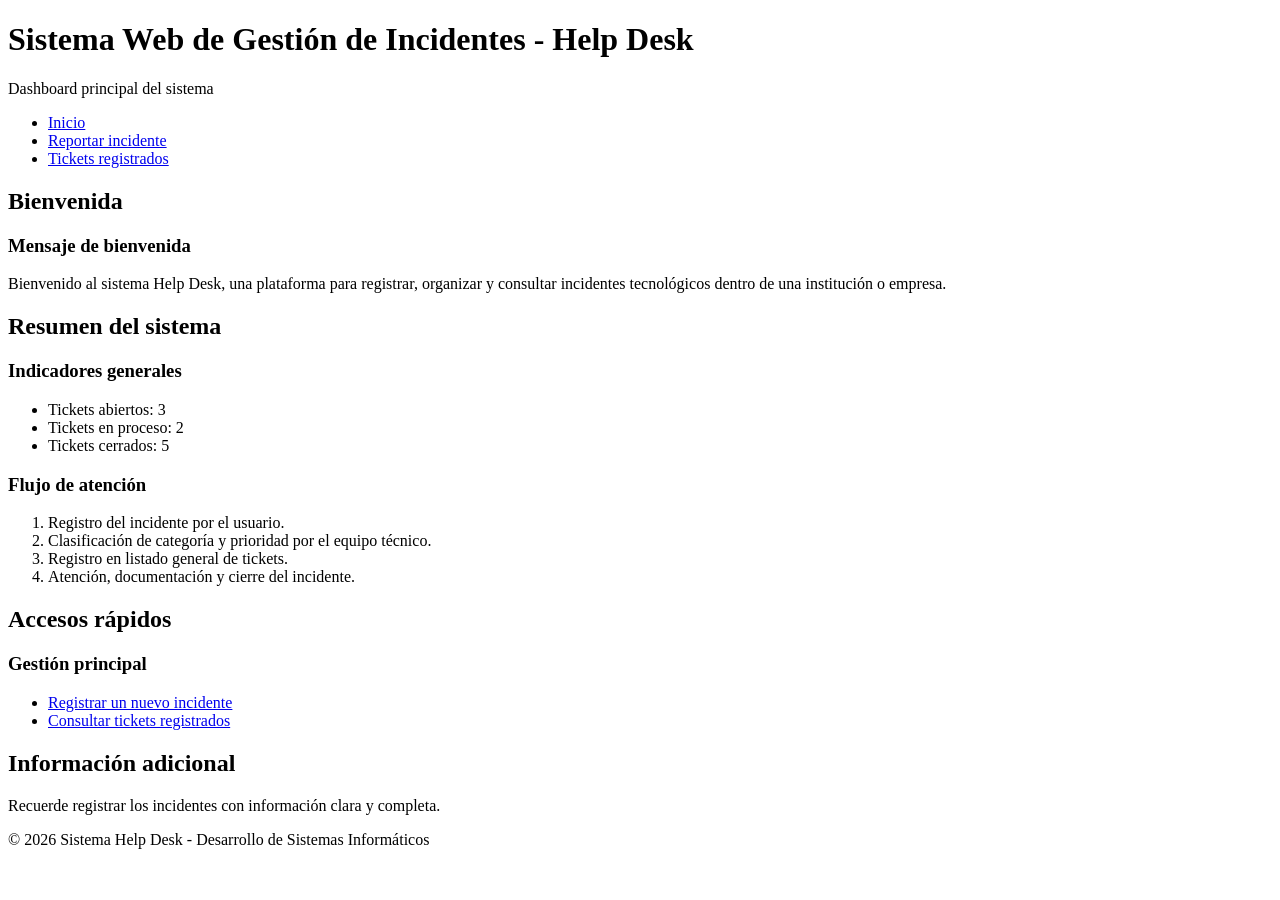
==== index.html @ 5bf249e6 "Versión inicial de la maquetación HTML5 Help Desk" ====
<!DOCTYPE html>
<html lang="es">
<head>
    <meta charset="UTF-8">
    <meta name="title" content="Sistema Help Desk">
    <meta name="description" content="Dashboard principal del sistema Help Desk">
    <title>Sistema Help Desk</title>
</head>
<body>

    <header>
        <h1>Sistema Web de Gestión de Incidentes - Help Desk</h1>
        <p>Dashboard principal del sistema</p>
    </header>

    <nav>
        <ul>
            <li><a href="index.html">Inicio</a></li>
            <li><a href="reportar.html">Reportar incidente</a></li>
            <li><a href="tickets.html">Tickets registrados</a></li>
        </ul>
    </nav>

    <main>
        <section>
            <h2>Bienvenida</h2>
            <article>
                <h3>Mensaje de bienvenida</h3>
                <p>Bienvenido al sistema Help Desk, una plataforma para registrar, organizar y consultar incidentes tecnológicos dentro de una institución o empresa.</p>
            </article>
        </section>

        <section>
            <h2>Resumen del sistema</h2>
            <article>
                <h3>Indicadores generales</h3>
                <ul>
                    <li>Tickets abiertos: 3</li>
                    <li>Tickets en proceso: 2</li>
                    <li>Tickets cerrados: 5</li>
                </ul>
            </article>
            <article>
                <h3>Flujo de atención</h3>
                <ol>
                    <li>Registro del incidente por el usuario.</li>
                    <li>Clasificación de categoría y prioridad por el equipo técnico.</li>
                    <li>Registro en listado general de tickets.</li>
                    <li>Atención, documentación y cierre del incidente.</li>
                </ol>
            </article>
        </section>

        <section>
            <h2>Accesos rápidos</h2>
            <article>
                <h3>Gestión principal</h3>
                <ul>
                    <li><a href="reportar.html">Registrar un nuevo incidente</a></li>
                    <li><a href="tickets.html">Consultar tickets registrados</a></li>
                </ul>
            </article>
        </section>
    </main>

    <aside>
        <h2>Información adicional</h2>
        <p>Recuerde registrar los incidentes con información clara y completa.</p>
    </aside>

    <footer>
        <p>&copy; 2026 Sistema Help Desk - Desarrollo de Sistemas Informáticos</p>
    </footer>

</body>
</html>
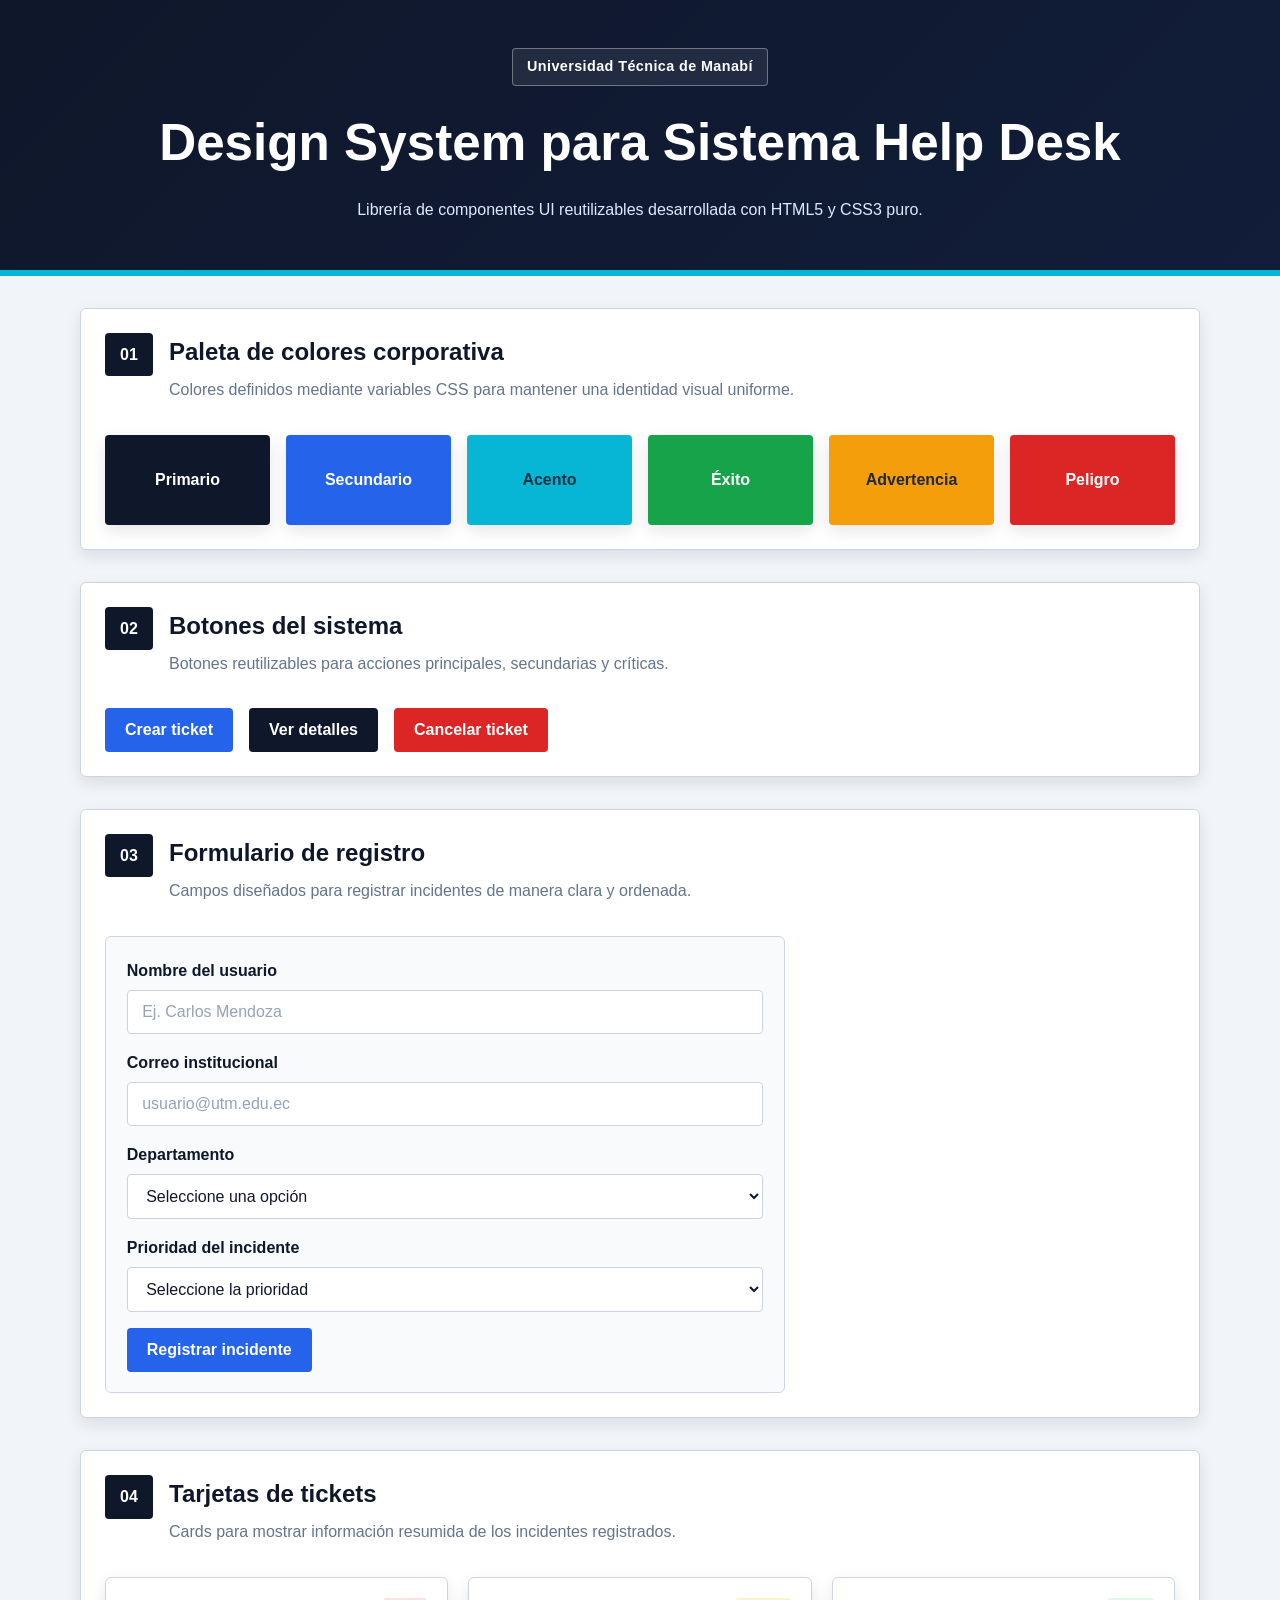
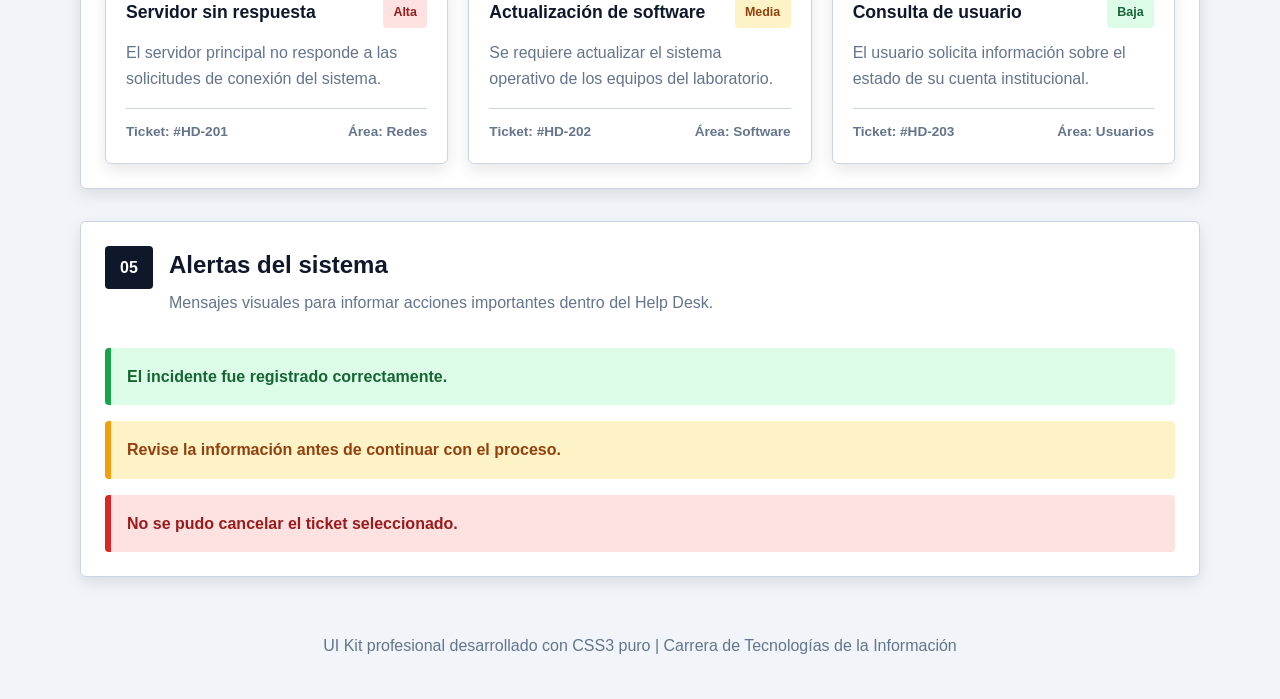
==== commit afd46b2c: "Subir archivos del UI Kit" ====
--- a/index.html
+++ b/index.html
@@ -1,76 +1,206 @@
 <!DOCTYPE html>
 <html lang="es">
 <head>
-    <meta charset="UTF-8">
-    <meta name="title" content="Sistema Help Desk">
-    <meta name="description" content="Dashboard principal del sistema Help Desk">
-    <title>Sistema Help Desk</title>
+  <meta charset="UTF-8">
+  <meta name="viewport" content="width=device-width, initial-scale=1.0">
+  <title>UI Kit Help Desk - TIC</title>
+  <link rel="stylesheet" href="style.css">
 </head>
 <body>
 
-    <header>
-        <h1>Sistema Web de Gestión de Incidentes - Help Desk</h1>
-        <p>Dashboard principal del sistema</p>
-    </header>
-
-    <nav>
-        <ul>
-            <li><a href="index.html">Inicio</a></li>
-            <li><a href="reportar.html">Reportar incidente</a></li>
-            <li><a href="tickets.html">Tickets registrados</a></li>
-        </ul>
-    </nav>
-
-    <main>
-        <section>
-            <h2>Bienvenida</h2>
-            <article>
-                <h3>Mensaje de bienvenida</h3>
-                <p>Bienvenido al sistema Help Desk, una plataforma para registrar, organizar y consultar incidentes tecnológicos dentro de una institución o empresa.</p>
-            </article>
-        </section>
-
-        <section>
-            <h2>Resumen del sistema</h2>
-            <article>
-                <h3>Indicadores generales</h3>
-                <ul>
-                    <li>Tickets abiertos: 3</li>
-                    <li>Tickets en proceso: 2</li>
-                    <li>Tickets cerrados: 5</li>
-                </ul>
-            </article>
-            <article>
-                <h3>Flujo de atención</h3>
-                <ol>
-                    <li>Registro del incidente por el usuario.</li>
-                    <li>Clasificación de categoría y prioridad por el equipo técnico.</li>
-                    <li>Registro en listado general de tickets.</li>
-                    <li>Atención, documentación y cierre del incidente.</li>
-                </ol>
-            </article>
-        </section>
-
-        <section>
-            <h2>Accesos rápidos</h2>
-            <article>
-                <h3>Gestión principal</h3>
-                <ul>
-                    <li><a href="reportar.html">Registrar un nuevo incidente</a></li>
-                    <li><a href="tickets.html">Consultar tickets registrados</a></li>
-                </ul>
-            </article>
-        </section>
-    </main>
-
-    <aside>
-        <h2>Información adicional</h2>
-        <p>Recuerde registrar los incidentes con información clara y completa.</p>
-    </aside>
-
-    <footer>
-        <p>&copy; 2026 Sistema Help Desk - Desarrollo de Sistemas Informáticos</p>
-    </footer>
+  <header class="hero">
+    <div class="container hero-content">
+      <p class="institution">Universidad Técnica de Manabí</p>
+      <h1>Design System para Sistema Help Desk</h1>
+      <p class="hero-text">
+        Librería de componentes UI reutilizables desarrollada con HTML5 y CSS3 puro.
+      </p>
+    </div>
+  </header>
+
+  <main class="container">
+
+    <section class="section">
+      <div class="section-header">
+        <span class="section-number">01</span>
+        <div>
+          <h2>Paleta de colores corporativa</h2>
+          <p>Colores definidos mediante variables CSS para mantener una identidad visual uniforme.</p>
+        </div>
+      </div>
+
+      <div class="color-grid">
+        <div class="color-card color-primary">Primario</div>
+        <div class="color-card color-secondary">Secundario</div>
+        <div class="color-card color-accent">Acento</div>
+        <div class="color-card color-success">Éxito</div>
+        <div class="color-card color-warning">Advertencia</div>
+        <div class="color-card color-danger">Peligro</div>
+      </div>
+    </section>
+
+    <section class="section">
+      <div class="section-header">
+        <span class="section-number">02</span>
+        <div>
+          <h2>Botones del sistema</h2>
+          <p>Botones reutilizables para acciones principales, secundarias y críticas.</p>
+        </div>
+      </div>
+
+      <div class="button-wrapper">
+        <button class="btn btn-primary">Crear ticket</button>
+        <button class="btn btn-secondary">Ver detalles</button>
+        <button class="btn btn-danger">Cancelar ticket</button>
+      </div>
+    </section>
+
+    <section class="section">
+      <div class="section-header">
+        <span class="section-number">03</span>
+        <div>
+          <h2>Formulario de registro</h2>
+          <p>Campos diseñados para registrar incidentes de manera clara y ordenada.</p>
+        </div>
+      </div>
+
+      <form class="form-panel">
+        <div class="form-group">
+          <label for="nombre">Nombre del usuario</label>
+          <input 
+            type="text" 
+            id="nombre" 
+            class="form-control" 
+            placeholder="Ej. Carlos Mendoza"
+            required
+          >
+        </div>
+
+        <div class="form-group">
+          <label for="correo">Correo institucional</label>
+          <input 
+            type="email" 
+            id="correo" 
+            class="form-control" 
+            placeholder="usuario@utm.edu.ec"
+            required
+          >
+        </div>
+
+        <div class="form-group">
+          <label for="departamento">Departamento</label>
+          <select id="departamento" class="form-control" required>
+            <option value="">Seleccione una opción</option>
+            <option value="sistemas">Sistemas</option>
+            <option value="administrativo">Administrativo</option>
+            <option value="soporte">Soporte técnico</option>
+            <option value="laboratorio">Laboratorio</option>
+          </select>
+        </div>
+
+        <div class="form-group">
+          <label for="prioridad">Prioridad del incidente</label>
+          <select id="prioridad" class="form-control" required>
+            <option value="">Seleccione la prioridad</option>
+            <option value="alta">Alta</option>
+            <option value="media">Media</option>
+            <option value="baja">Baja</option>
+          </select>
+        </div>
+
+        <button type="submit" class="btn btn-primary">Registrar incidente</button>
+      </form>
+    </section>
+
+    <section class="section">
+      <div class="section-header">
+        <span class="section-number">04</span>
+        <div>
+          <h2>Tarjetas de tickets</h2>
+          <p>Cards para mostrar información resumida de los incidentes registrados.</p>
+        </div>
+      </div>
+
+      <div class="ticket-grid">
+
+        <article class="ticket-card">
+          <div class="ticket-top">
+            <h3>Servidor sin respuesta</h3>
+            <span class="badge badge-high">Alta</span>
+          </div>
+
+          <p>
+            El servidor principal no responde a las solicitudes de conexión del sistema.
+          </p>
+
+          <div class="ticket-info">
+            <span>Ticket: #HD-201</span>
+            <span>Área: Redes</span>
+          </div>
+        </article>
+
+        <article class="ticket-card">
+          <div class="ticket-top">
+            <h3>Actualización de software</h3>
+            <span class="badge badge-medium">Media</span>
+          </div>
+
+          <p>
+            Se requiere actualizar el sistema operativo de los equipos del laboratorio.
+          </p>
+
+          <div class="ticket-info">
+            <span>Ticket: #HD-202</span>
+            <span>Área: Software</span>
+          </div>
+        </article>
+
+        <article class="ticket-card">
+          <div class="ticket-top">
+            <h3>Consulta de usuario</h3>
+            <span class="badge badge-low">Baja</span>
+          </div>
+
+          <p>
+            El usuario solicita información sobre el estado de su cuenta institucional.
+          </p>
+
+          <div class="ticket-info">
+            <span>Ticket: #HD-203</span>
+            <span>Área: Usuarios</span>
+          </div>
+        </article>
+
+      </div>
+    </section>
+
+    <section class="section">
+      <div class="section-header">
+        <span class="section-number">05</span>
+        <div>
+          <h2>Alertas del sistema</h2>
+          <p>Mensajes visuales para informar acciones importantes dentro del Help Desk.</p>
+        </div>
+      </div>
+
+      <div class="alert alert-success">
+        El incidente fue registrado correctamente.
+      </div>
+
+      <div class="alert alert-warning">
+        Revise la información antes de continuar con el proceso.
+      </div>
+
+      <div class="alert alert-danger">
+        No se pudo cancelar el ticket seleccionado.
+      </div>
+    </section>
+
+  </main>
+
+  <footer class="footer">
+    <p>UI Kit profesional desarrollado con CSS3 puro | Carrera de Tecnologías de la Información</p>
+  </footer>
 
 </body>
 </html>
--- a/style.css
+++ b/style.css
@@ -0,0 +1,435 @@
+/*
+  UI Kit Help Desk
+  Unidad III: Estilo de un documento web y diseño adaptable
+  Carrera de Tecnologías de la Información
+*/
+
+/* Variables principales del Design System */
+:root {
+  --color-primary: #0f172a;
+  --color-primary-light: #1e293b;
+
+  --color-secondary: #2563eb;
+  --color-secondary-dark: #1d4ed8;
+
+  --color-accent: #06b6d4;
+  --color-accent-dark: #0891b2;
+
+  --color-success: #16a34a;
+  --color-success-bg: #dcfce7;
+
+  --color-warning: #f59e0b;
+  --color-warning-bg: #fef3c7;
+
+  --color-danger: #dc2626;
+  --color-danger-dark: #991b1b;
+  --color-danger-bg: #fee2e2;
+
+  --color-background: #f1f5f9;
+  --color-surface: #ffffff;
+  --color-text: #0f172a;
+  --color-muted: #64748b;
+  --color-border: #cbd5e1;
+
+  --font-main: "Segoe UI", Arial, Helvetica, sans-serif;
+
+  --radius-small: 4px;
+  --radius-medium: 6px;
+
+  --shadow-normal: 0 6px 16px rgba(15, 23, 42, 0.10);
+  --shadow-hover: 0 12px 28px rgba(15, 23, 42, 0.16);
+
+  --transition: all 0.25s ease;
+}
+
+/* Modelo de caja global */
+*,
+*::before,
+*::after {
+  box-sizing: border-box;
+}
+
+/* Estilos generales */
+body {
+  margin: 0;
+  font-family: var(--font-main);
+  background-color: var(--color-background);
+  color: var(--color-text);
+  line-height: 1.6;
+}
+
+h1,
+h2,
+h3,
+p {
+  margin-top: 0;
+}
+
+button,
+input,
+select {
+  font-family: inherit;
+}
+
+.container {
+  width: min(1120px, 92%);
+  margin: 0 auto;
+}
+
+/* Encabezado principal */
+.hero {
+  padding: 3rem 0;
+  color: #ffffff;
+  background:
+    linear-gradient(rgba(15, 23, 42, 0.92), rgba(15, 23, 42, 0.92)),
+    linear-gradient(135deg, var(--color-primary), var(--color-secondary));
+  border-bottom: 6px solid var(--color-accent);
+}
+
+.hero-content {
+  text-align: center;
+}
+
+.institution {
+  display: inline-block;
+  margin-bottom: 1rem;
+  padding: 0.4rem 0.9rem;
+  border: 1px solid rgba(255, 255, 255, 0.35);
+  border-radius: var(--radius-small);
+  background-color: rgba(255, 255, 255, 0.08);
+  font-size: 0.9rem;
+  font-weight: 700;
+  letter-spacing: 0.4px;
+}
+
+.hero h1 {
+  margin-bottom: 0.8rem;
+  font-size: clamp(2rem, 5vw, 3.2rem);
+}
+
+.hero-text {
+  max-width: 720px;
+  margin: 0 auto;
+  color: #dbeafe;
+}
+
+/* Secciones */
+.section {
+  margin: 2rem 0;
+  padding: 1.5rem;
+  background-color: var(--color-surface);
+  border: 1px solid var(--color-border);
+  border-radius: var(--radius-medium);
+  box-shadow: var(--shadow-normal);
+}
+
+.section-header {
+  display: flex;
+  align-items: flex-start;
+  gap: 1rem;
+  margin-bottom: 1rem;
+}
+
+.section-number {
+  min-width: 48px;
+  padding: 0.55rem;
+  border-radius: var(--radius-small);
+  background-color: var(--color-primary);
+  color: #ffffff;
+  text-align: center;
+  font-weight: 800;
+}
+
+.section h2 {
+  margin-bottom: 0.35rem;
+  color: var(--color-primary);
+}
+
+.section p {
+  color: var(--color-muted);
+}
+
+/* Paleta de colores */
+.color-grid {
+  display: grid;
+  grid-template-columns: repeat(auto-fit, minmax(155px, 1fr));
+  gap: 1rem;
+}
+
+.color-card {
+  min-height: 90px;
+  display: grid;
+  place-items: center;
+  padding: 1rem;
+  border-radius: var(--radius-small);
+  color: #ffffff;
+  font-weight: 800;
+  text-align: center;
+  box-shadow: var(--shadow-normal);
+}
+
+.color-primary {
+  background-color: var(--color-primary);
+}
+
+.color-secondary {
+  background-color: var(--color-secondary);
+}
+
+.color-accent {
+  background-color: var(--color-accent);
+  color: #083344;
+}
+
+.color-success {
+  background-color: var(--color-success);
+}
+
+.color-warning {
+  background-color: var(--color-warning);
+  color: #1f2937;
+}
+
+.color-danger {
+  background-color: var(--color-danger);
+}
+
+/* Botones */
+.button-wrapper {
+  display: flex;
+  flex-wrap: wrap;
+  gap: 1rem;
+}
+
+.btn {
+  min-height: 44px;
+  padding: 0.75rem 1.25rem;
+  border: none;
+  border-radius: var(--radius-small);
+  font-size: 1rem;
+  font-weight: 800;
+  cursor: pointer;
+  transition: var(--transition);
+}
+
+.btn-primary {
+  background-color: var(--color-secondary);
+  color: #ffffff;
+}
+
+.btn-primary:hover {
+  background-color: var(--color-secondary-dark);
+  transform: translateY(-2px);
+}
+
+.btn-secondary {
+  background-color: var(--color-primary);
+  color: #ffffff;
+}
+
+.btn-secondary:hover {
+  background-color: var(--color-primary-light);
+  transform: translateY(-2px);
+}
+
+.btn-danger {
+  background-color: var(--color-danger);
+  color: #ffffff;
+}
+
+.btn-danger:hover {
+  background-color: var(--color-danger-dark);
+  transform: translateY(-2px);
+}
+
+.btn:focus,
+.btn:focus-visible {
+  outline: 3px solid rgba(6, 182, 212, 0.45);
+  outline-offset: 3px;
+}
+
+.btn:active {
+  transform: scale(0.97);
+}
+
+/* Formularios */
+.form-panel {
+  max-width: 680px;
+  padding: 1.3rem;
+  border: 1px solid var(--color-border);
+  border-radius: var(--radius-medium);
+  background-color: #f8fafc;
+}
+
+.form-group {
+  margin-bottom: 1rem;
+}
+
+.form-group label {
+  display: block;
+  margin-bottom: 0.4rem;
+  color: var(--color-primary);
+  font-weight: 800;
+}
+
+.form-control {
+  width: 100%;
+  min-height: 44px;
+  padding: 0.75rem 0.9rem;
+  border: 1px solid var(--color-border);
+  border-radius: var(--radius-small);
+  background-color: #ffffff;
+  color: var(--color-text);
+  font-size: 1rem;
+  transition: var(--transition);
+}
+
+.form-control::placeholder {
+  color: #94a3b8;
+}
+
+.form-control:hover {
+  border-color: var(--color-accent);
+}
+
+.form-control:focus {
+  border-color: var(--color-secondary);
+  outline: none;
+  box-shadow: 0 0 0 4px rgba(37, 99, 235, 0.16);
+}
+
+/* Tarjetas de tickets */
+.ticket-grid {
+  display: grid;
+  grid-template-columns: repeat(auto-fit, minmax(260px, 1fr));
+  gap: 1.25rem;
+}
+
+.ticket-card {
+  padding: 1.25rem;
+  border: 1px solid var(--color-border);
+  border-radius: var(--radius-medium);
+  background-color: var(--color-surface);
+  box-shadow: var(--shadow-normal);
+  transition: var(--transition);
+}
+
+.ticket-card:hover {
+  transform: translateY(-4px);
+  box-shadow: var(--shadow-hover);
+  border-color: var(--color-accent);
+}
+
+.ticket-top {
+  display: flex;
+  align-items: flex-start;
+  justify-content: space-between;
+  gap: 1rem;
+  margin-bottom: 0.8rem;
+}
+
+.ticket-top h3 {
+  margin-bottom: 0;
+  color: var(--color-primary);
+  font-size: 1.1rem;
+}
+
+.ticket-card p {
+  color: var(--color-muted);
+}
+
+.ticket-info {
+  display: flex;
+  justify-content: space-between;
+  gap: 1rem;
+  margin-top: 1rem;
+  padding-top: 0.8rem;
+  border-top: 1px solid var(--color-border);
+  color: var(--color-muted);
+  font-size: 0.85rem;
+  font-weight: 700;
+}
+
+/* Badges */
+.badge {
+  display: inline-block;
+  padding: 0.3rem 0.65rem;
+  border-radius: var(--radius-small);
+  font-size: 0.78rem;
+  font-weight: 800;
+  white-space: nowrap;
+}
+
+.badge-high {
+  background-color: var(--color-danger-bg);
+  color: var(--color-danger-dark);
+}
+
+.badge-medium {
+  background-color: var(--color-warning-bg);
+  color: #92400e;
+}
+
+.badge-low {
+  background-color: var(--color-success-bg);
+  color: #166534;
+}
+
+/* Alertas */
+.alert {
+  margin-top: 1rem;
+  padding: 1rem;
+  border-left: 6px solid;
+  border-radius: var(--radius-small);
+  font-weight: 800;
+}
+
+.alert-success {
+  background-color: var(--color-success-bg);
+  color: #166534;
+  border-color: var(--color-success);
+}
+
+.alert-warning {
+  background-color: var(--color-warning-bg);
+  color: #92400e;
+  border-color: var(--color-warning);
+}
+
+.alert-danger {
+  background-color: var(--color-danger-bg);
+  color: var(--color-danger-dark);
+  border-color: var(--color-danger);
+}
+
+/* Pie de página */
+.footer {
+  margin-top: 2rem;
+  padding: 1.5rem;
+  text-align: center;
+  color: var(--color-muted);
+}
+
+/* Responsive */
+@media (max-width: 700px) {
+  .section {
+    padding: 1rem;
+  }
+
+  .section-header {
+    flex-direction: column;
+  }
+
+  .button-wrapper {
+    flex-direction: column;
+  }
+
+  .btn {
+    width: 100%;
+  }
+
+  .ticket-top,
+  .ticket-info {
+    flex-direction: column;
+  }
+}
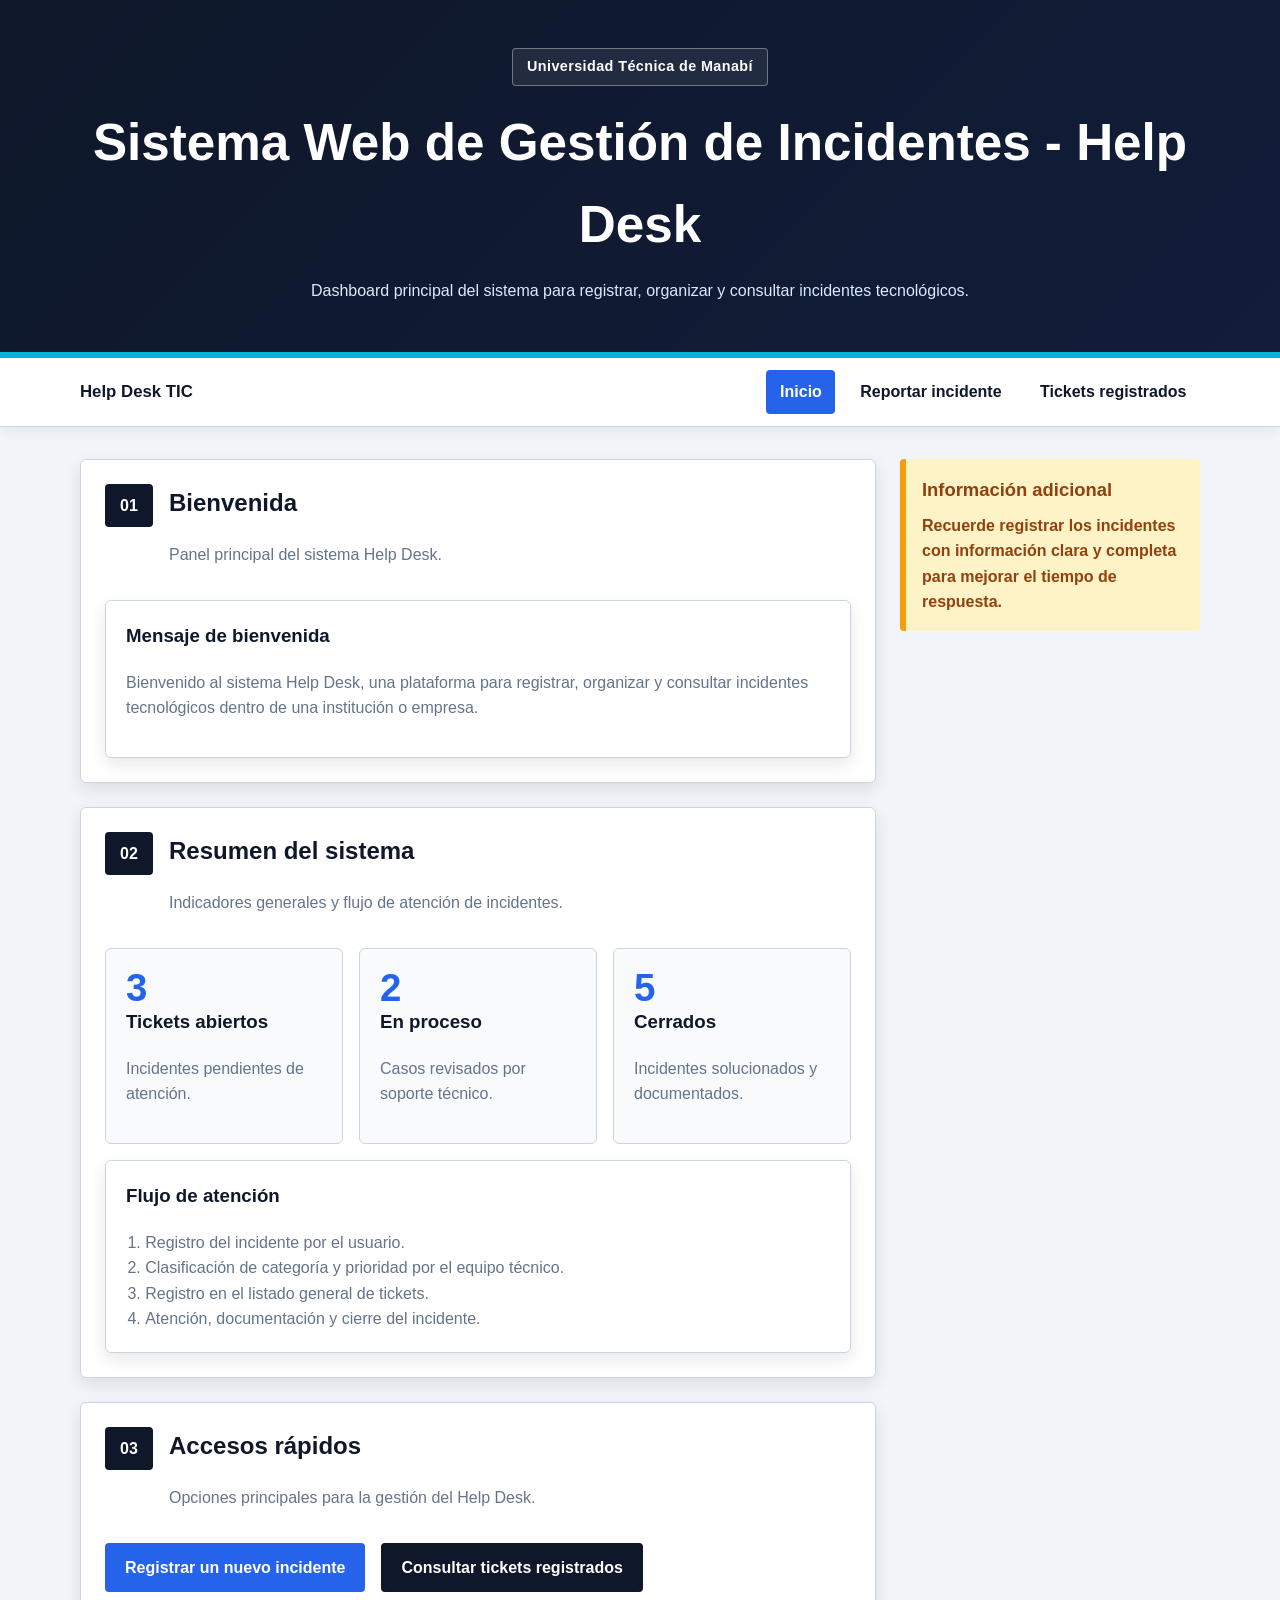
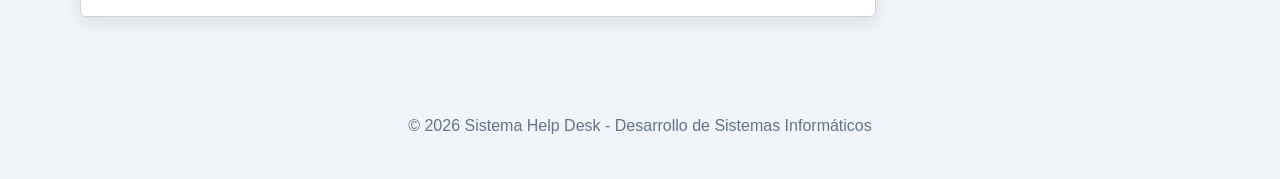
==== commit a235c420: "actividad_6_helpdesk" ====
--- a/index.html
+++ b/index.html
@@ -3,7 +3,9 @@
 <head>
   <meta charset="UTF-8">
   <meta name="viewport" content="width=device-width, initial-scale=1.0">
-  <title>UI Kit Help Desk - TIC</title>
+  <meta name="title" content="Sistema Help Desk">
+  <meta name="description" content="Dashboard principal del sistema Help Desk">
+  <title>Sistema Help Desk</title>
   <link rel="stylesheet" href="style.css">
 </head>
 <body>
@@ -11,195 +13,107 @@
   <header class="hero">
     <div class="container hero-content">
       <p class="institution">Universidad Técnica de Manabí</p>
-      <h1>Design System para Sistema Help Desk</h1>
-      <p class="hero-text">
-        Librería de componentes UI reutilizables desarrollada con HTML5 y CSS3 puro.
-      </p>
+      <h1>Sistema Web de Gestión de Incidentes - Help Desk</h1>
+      <p class="hero-text">Dashboard principal del sistema para registrar, organizar y consultar incidentes tecnológicos.</p>
     </div>
   </header>
 
-  <main class="container">
+  <nav class="site-nav" aria-label="Navegación principal">
+    <div class="container nav-container">
+      <a class="brand" href="index.html">Help Desk TIC</a>
+      <ul class="nav-list">
+        <li><a class="nav-link active" href="index.html">Inicio</a></li>
+        <li><a class="nav-link" href="reportar.html">Reportar incidente</a></li>
+        <li><a class="nav-link" href="tickets.html">Tickets registrados</a></li>
+      </ul>
+    </div>
+  </nav>
 
-    <section class="section">
-      <div class="section-header">
-        <span class="section-number">01</span>
-        <div>
-          <h2>Paleta de colores corporativa</h2>
-          <p>Colores definidos mediante variables CSS para mantener una identidad visual uniforme.</p>
-        </div>
-      </div>
-
-      <div class="color-grid">
-        <div class="color-card color-primary">Primario</div>
-        <div class="color-card color-secondary">Secundario</div>
-        <div class="color-card color-accent">Acento</div>
-        <div class="color-card color-success">Éxito</div>
-        <div class="color-card color-warning">Advertencia</div>
-        <div class="color-card color-danger">Peligro</div>
-      </div>
-    </section>
-
-    <section class="section">
-      <div class="section-header">
-        <span class="section-number">02</span>
-        <div>
-          <h2>Botones del sistema</h2>
-          <p>Botones reutilizables para acciones principales, secundarias y críticas.</p>
-        </div>
-      </div>
-
-      <div class="button-wrapper">
-        <button class="btn btn-primary">Crear ticket</button>
-        <button class="btn btn-secondary">Ver detalles</button>
-        <button class="btn btn-danger">Cancelar ticket</button>
-      </div>
-    </section>
-
-    <section class="section">
-      <div class="section-header">
-        <span class="section-number">03</span>
-        <div>
-          <h2>Formulario de registro</h2>
-          <p>Campos diseñados para registrar incidentes de manera clara y ordenada.</p>
-        </div>
-      </div>
-
-      <form class="form-panel">
-        <div class="form-group">
-          <label for="nombre">Nombre del usuario</label>
-          <input 
-            type="text" 
-            id="nombre" 
-            class="form-control" 
-            placeholder="Ej. Carlos Mendoza"
-            required
-          >
+  <div class="container page-layout">
+    <main class="content-area">
+      <section class="section">
+        <div class="section-header">
+          <span class="section-number">01</span>
+          <div>
+            <h2>Bienvenida</h2>
+            <p>Panel principal del sistema Help Desk.</p>
+          </div>
         </div>
 
-        <div class="form-group">
-          <label for="correo">Correo institucional</label>
-          <input 
-            type="email" 
-            id="correo" 
-            class="form-control" 
-            placeholder="usuario@utm.edu.ec"
-            required
-          >
+        <article class="info-card">
+          <h3>Mensaje de bienvenida</h3>
+          <p>
+            Bienvenido al sistema Help Desk, una plataforma para registrar, organizar y consultar incidentes tecnológicos dentro de una institución o empresa.
+          </p>
+        </article>
+      </section>
+
+      <section class="section">
+        <div class="section-header">
+          <span class="section-number">02</span>
+          <div>
+            <h2>Resumen del sistema</h2>
+            <p>Indicadores generales y flujo de atención de incidentes.</p>
+          </div>
         </div>
 
-        <div class="form-group">
-          <label for="departamento">Departamento</label>
-          <select id="departamento" class="form-control" required>
-            <option value="">Seleccione una opción</option>
-            <option value="sistemas">Sistemas</option>
-            <option value="administrativo">Administrativo</option>
-            <option value="soporte">Soporte técnico</option>
-            <option value="laboratorio">Laboratorio</option>
-          </select>
+        <div class="summary-grid">
+          <article class="metric-card">
+            <span class="metric-number">3</span>
+            <h3>Tickets abiertos</h3>
+            <p>Incidentes pendientes de atención.</p>
+          </article>
+
+          <article class="metric-card">
+            <span class="metric-number">2</span>
+            <h3>En proceso</h3>
+            <p>Casos revisados por soporte técnico.</p>
+          </article>
+
+          <article class="metric-card">
+            <span class="metric-number">5</span>
+            <h3>Cerrados</h3>
+            <p>Incidentes solucionados y documentados.</p>
+          </article>
         </div>
 
-        <div class="form-group">
-          <label for="prioridad">Prioridad del incidente</label>
-          <select id="prioridad" class="form-control" required>
-            <option value="">Seleccione la prioridad</option>
-            <option value="alta">Alta</option>
-            <option value="media">Media</option>
-            <option value="baja">Baja</option>
-          </select>
+        <article class="info-card mt-1">
+          <h3>Flujo de atención</h3>
+          <ol class="styled-list">
+            <li>Registro del incidente por el usuario.</li>
+            <li>Clasificación de categoría y prioridad por el equipo técnico.</li>
+            <li>Registro en el listado general de tickets.</li>
+            <li>Atención, documentación y cierre del incidente.</li>
+          </ol>
+        </article>
+      </section>
+
+      <section class="section">
+        <div class="section-header">
+          <span class="section-number">03</span>
+          <div>
+            <h2>Accesos rápidos</h2>
+            <p>Opciones principales para la gestión del Help Desk.</p>
+          </div>
         </div>
 
-        <button type="submit" class="btn btn-primary">Registrar incidente</button>
-      </form>
-    </section>
+        <div class="button-wrapper">
+          <a class="btn btn-primary" href="reportar.html">Registrar un nuevo incidente</a>
+          <a class="btn btn-secondary" href="tickets.html">Consultar tickets registrados</a>
+        </div>
+      </section>
+    </main>
 
-    <section class="section">
-      <div class="section-header">
-        <span class="section-number">04</span>
-        <div>
-          <h2>Tarjetas de tickets</h2>
-          <p>Cards para mostrar información resumida de los incidentes registrados.</p>
-        </div>
-      </div>
-
-      <div class="ticket-grid">
-
-        <article class="ticket-card">
-          <div class="ticket-top">
-            <h3>Servidor sin respuesta</h3>
-            <span class="badge badge-high">Alta</span>
-          </div>
-
-          <p>
-            El servidor principal no responde a las solicitudes de conexión del sistema.
-          </p>
-
-          <div class="ticket-info">
-            <span>Ticket: #HD-201</span>
-            <span>Área: Redes</span>
-          </div>
-        </article>
-
-        <article class="ticket-card">
-          <div class="ticket-top">
-            <h3>Actualización de software</h3>
-            <span class="badge badge-medium">Media</span>
-          </div>
-
-          <p>
-            Se requiere actualizar el sistema operativo de los equipos del laboratorio.
-          </p>
-
-          <div class="ticket-info">
-            <span>Ticket: #HD-202</span>
-            <span>Área: Software</span>
-          </div>
-        </article>
-
-        <article class="ticket-card">
-          <div class="ticket-top">
-            <h3>Consulta de usuario</h3>
-            <span class="badge badge-low">Baja</span>
-          </div>
-
-          <p>
-            El usuario solicita información sobre el estado de su cuenta institucional.
-          </p>
-
-          <div class="ticket-info">
-            <span>Ticket: #HD-203</span>
-            <span>Área: Usuarios</span>
-          </div>
-        </article>
-
-      </div>
-    </section>
-
-    <section class="section">
-      <div class="section-header">
-        <span class="section-number">05</span>
-        <div>
-          <h2>Alertas del sistema</h2>
-          <p>Mensajes visuales para informar acciones importantes dentro del Help Desk.</p>
-        </div>
-      </div>
-
-      <div class="alert alert-success">
-        El incidente fue registrado correctamente.
-      </div>
-
-      <div class="alert alert-warning">
-        Revise la información antes de continuar con el proceso.
-      </div>
-
-      <div class="alert alert-danger">
-        No se pudo cancelar el ticket seleccionado.
-      </div>
-    </section>
-
-  </main>
+    <aside class="sidebar">
+      <article class="alert alert-warning">
+        <h2>Información adicional</h2>
+        <p>Recuerde registrar los incidentes con información clara y completa para mejorar el tiempo de respuesta.</p>
+      </article>
+    </aside>
+  </div>
 
   <footer class="footer">
-    <p>UI Kit profesional desarrollado con CSS3 puro | Carrera de Tecnologías de la Información</p>
+    <p>&copy; 2026 Sistema Help Desk - Desarrollo de Sistemas Informáticos</p>
   </footer>
 
 </body>
--- a/style.css
+++ b/style.css
@@ -1,55 +1,45 @@
 /*
-  UI Kit Help Desk
-  Unidad III: Estilo de un documento web y diseño adaptable
-  Carrera de Tecnologías de la Información
+  Actividad #6: Implementación de Diseño Adaptable y Layout Responsive
+  Sistema Help Desk - Universidad Técnica de Manabí
+  Tecnologías: HTML5, CSS3, Flexbox, CSS Grid y Media Queries
 */
 
-/* Variables principales del Design System */
 :root {
   --color-primary: #0f172a;
   --color-primary-light: #1e293b;
-
   --color-secondary: #2563eb;
   --color-secondary-dark: #1d4ed8;
-
   --color-accent: #06b6d4;
-  --color-accent-dark: #0891b2;
-
   --color-success: #16a34a;
   --color-success-bg: #dcfce7;
-
   --color-warning: #f59e0b;
   --color-warning-bg: #fef3c7;
-
   --color-danger: #dc2626;
   --color-danger-dark: #991b1b;
   --color-danger-bg: #fee2e2;
-
   --color-background: #f1f5f9;
   --color-surface: #ffffff;
   --color-text: #0f172a;
   --color-muted: #64748b;
   --color-border: #cbd5e1;
-
   --font-main: "Segoe UI", Arial, Helvetica, sans-serif;
-
   --radius-small: 4px;
   --radius-medium: 6px;
-
   --shadow-normal: 0 6px 16px rgba(15, 23, 42, 0.10);
   --shadow-hover: 0 12px 28px rgba(15, 23, 42, 0.16);
-
   --transition: all 0.25s ease;
 }
 
-/* Modelo de caja global */
 *,
 *::before,
 *::after {
   box-sizing: border-box;
 }
 
-/* Estilos generales */
+html {
+  scroll-behavior: smooth;
+}
+
 body {
   margin: 0;
   font-family: var(--font-main);
@@ -65,10 +55,21 @@
   margin-top: 0;
 }
 
+img,
+svg {
+  max-width: 100%;
+}
+
 button,
 input,
-select {
+select,
+textarea {
   font-family: inherit;
+}
+
+a {
+  color: inherit;
+  text-decoration: none;
 }
 
 .container {
@@ -76,7 +77,11 @@
   margin: 0 auto;
 }
 
-/* Encabezado principal */
+.mt-1 {
+  margin-top: 1rem;
+}
+
+/* Encabezado */
 .hero {
   padding: 3rem 0;
   color: #ffffff;
@@ -84,6 +89,10 @@
     linear-gradient(rgba(15, 23, 42, 0.92), rgba(15, 23, 42, 0.92)),
     linear-gradient(135deg, var(--color-primary), var(--color-secondary));
   border-bottom: 6px solid var(--color-accent);
+}
+
+.hero-small {
+  padding: 2.3rem 0;
 }
 
 .hero-content {
@@ -104,23 +113,97 @@
 
 .hero h1 {
   margin-bottom: 0.8rem;
-  font-size: clamp(2rem, 5vw, 3.2rem);
+  font-size: clamp(1.9rem, 5vw, 3.2rem);
 }
 
 .hero-text {
-  max-width: 720px;
+  max-width: 760px;
   margin: 0 auto;
   color: #dbeafe;
 }
 
-/* Secciones */
-.section {
-  margin: 2rem 0;
-  padding: 1.5rem;
+/* Navegación flexible */
+.site-nav {
+  position: sticky;
+  top: 0;
+  z-index: 10;
+  background-color: var(--color-surface);
+  border-bottom: 1px solid var(--color-border);
+  box-shadow: 0 4px 12px rgba(15, 23, 42, 0.06);
+}
+
+.nav-container {
+  display: flex;
+  align-items: center;
+  justify-content: space-between;
+  gap: 1rem;
+  min-height: 68px;
+}
+
+.brand {
+  color: var(--color-primary);
+  font-size: 1.05rem;
+  font-weight: 900;
+}
+
+.nav-list {
+  display: flex;
+  align-items: center;
+  justify-content: flex-end;
+  flex-wrap: wrap;
+  gap: 0.7rem;
+  margin: 0;
+  padding: 0;
+  list-style: none;
+}
+
+.nav-link {
+  display: inline-block;
+  padding: 0.55rem 0.85rem;
+  border-radius: var(--radius-small);
+  color: var(--color-primary);
+  font-weight: 800;
+  transition: var(--transition);
+}
+
+.nav-link:hover,
+.nav-link.active {
+  background-color: var(--color-secondary);
+  color: #ffffff;
+}
+
+/* Layout principal con CSS Grid */
+.page-layout {
+  display: grid;
+  grid-template-columns: minmax(0, 1fr) 300px;
+  gap: 1.5rem;
+  align-items: start;
+  padding: 2rem 0;
+}
+
+.content-area,
+.sidebar {
+  min-width: 0;
+}
+
+.sidebar {
+  position: sticky;
+  top: 88px;
+}
+
+/* Secciones y tarjetas */
+.section,
+.info-card,
+.table-card {
   background-color: var(--color-surface);
   border: 1px solid var(--color-border);
   border-radius: var(--radius-medium);
   box-shadow: var(--shadow-normal);
+}
+
+.section {
+  margin-bottom: 1.5rem;
+  padding: 1.5rem;
 }
 
 .section-header {
@@ -140,58 +223,55 @@
   font-weight: 800;
 }
 
-.section h2 {
-  margin-bottom: 0.35rem;
+.section h2,
+.info-card h3,
+.table-card h3 {
   color: var(--color-primary);
 }
 
-.section p {
+.section p,
+.info-card p,
+.table-card p {
   color: var(--color-muted);
 }
 
-/* Paleta de colores */
-.color-grid {
+.info-card,
+.table-card {
+  padding: 1.25rem;
+}
+
+.summary-grid {
   display: grid;
-  grid-template-columns: repeat(auto-fit, minmax(155px, 1fr));
+  grid-template-columns: repeat(3, minmax(0, 1fr));
   gap: 1rem;
 }
 
-.color-card {
-  min-height: 90px;
-  display: grid;
-  place-items: center;
-  padding: 1rem;
-  border-radius: var(--radius-small);
-  color: #ffffff;
-  font-weight: 800;
-  text-align: center;
-  box-shadow: var(--shadow-normal);
-}
-
-.color-primary {
-  background-color: var(--color-primary);
-}
-
-.color-secondary {
-  background-color: var(--color-secondary);
-}
-
-.color-accent {
-  background-color: var(--color-accent);
-  color: #083344;
-}
-
-.color-success {
-  background-color: var(--color-success);
-}
-
-.color-warning {
-  background-color: var(--color-warning);
-  color: #1f2937;
-}
-
-.color-danger {
-  background-color: var(--color-danger);
+.metric-card {
+  padding: 1.25rem;
+  border: 1px solid var(--color-border);
+  border-radius: var(--radius-medium);
+  background-color: #f8fafc;
+  transition: var(--transition);
+}
+
+.metric-card:hover {
+  transform: translateY(-3px);
+  box-shadow: var(--shadow-hover);
+  border-color: var(--color-accent);
+}
+
+.metric-number {
+  display: block;
+  color: var(--color-secondary);
+  font-size: 2.4rem;
+  font-weight: 900;
+  line-height: 1;
+}
+
+.styled-list {
+  margin-bottom: 0;
+  padding-left: 1.2rem;
+  color: var(--color-muted);
 }
 
 /* Botones */
@@ -202,6 +282,9 @@
 }
 
 .btn {
+  display: inline-flex;
+  align-items: center;
+  justify-content: center;
   min-height: 44px;
   padding: 0.75rem 1.25rem;
   border: none;
@@ -243,7 +326,9 @@
 }
 
 .btn:focus,
-.btn:focus-visible {
+.btn:focus-visible,
+.nav-link:focus,
+.form-control:focus {
   outline: 3px solid rgba(6, 182, 212, 0.45);
   outline-offset: 3px;
 }
@@ -254,15 +339,38 @@
 
 /* Formularios */
 .form-panel {
-  max-width: 680px;
+  width: 100%;
   padding: 1.3rem;
   border: 1px solid var(--color-border);
   border-radius: var(--radius-medium);
   background-color: #f8fafc;
 }
 
+.form-fieldset {
+  margin: 0 0 1.2rem;
+  padding: 1rem;
+  border: 1px solid var(--color-border);
+  border-radius: var(--radius-medium);
+}
+
+.form-fieldset legend {
+  padding: 0 0.5rem;
+  color: var(--color-primary);
+  font-weight: 900;
+}
+
+.form-grid {
+  display: grid;
+  grid-template-columns: repeat(2, minmax(0, 1fr));
+  gap: 1rem;
+}
+
 .form-group {
-  margin-bottom: 1rem;
+  margin-bottom: 0;
+}
+
+.form-group-full {
+  grid-column: 1 / -1;
 }
 
 .form-group label {
@@ -284,6 +392,11 @@
   transition: var(--transition);
 }
 
+.textarea-control {
+  min-height: 140px;
+  resize: vertical;
+}
+
 .form-control::placeholder {
   color: #94a3b8;
 }
@@ -298,10 +411,73 @@
   box-shadow: 0 0 0 4px rgba(37, 99, 235, 0.16);
 }
 
-/* Tarjetas de tickets */
+.radio-list {
+  display: flex;
+  flex-wrap: wrap;
+  gap: 0.75rem;
+}
+
+.radio-option {
+  display: inline-flex;
+  align-items: center;
+  gap: 0.45rem;
+  min-height: 44px;
+  padding: 0.55rem 0.8rem;
+  border: 1px solid var(--color-border);
+  border-radius: var(--radius-small);
+  background-color: #ffffff;
+  font-weight: 800;
+}
+
+.form-actions {
+  margin-top: 1rem;
+}
+
+/* Tabla responsive */
+.table-responsive {
+  width: 100%;
+}
+
+.helpdesk-table {
+  width: 100%;
+  border-collapse: collapse;
+  overflow: hidden;
+  border-radius: var(--radius-medium);
+}
+
+.helpdesk-table caption {
+  margin-bottom: 0.8rem;
+  color: var(--color-muted);
+  font-weight: 800;
+  text-align: left;
+}
+
+.helpdesk-table th,
+.helpdesk-table td {
+  padding: 0.9rem;
+  border-bottom: 1px solid var(--color-border);
+  text-align: left;
+  vertical-align: top;
+}
+
+.helpdesk-table thead th {
+  background-color: var(--color-primary);
+  color: #ffffff;
+  font-size: 0.92rem;
+}
+
+.helpdesk-table tbody tr:nth-child(even) {
+  background-color: #f8fafc;
+}
+
+.helpdesk-table tbody tr:hover {
+  background-color: #eef6ff;
+}
+
+/* Tickets y badges */
 .ticket-grid {
   display: grid;
-  grid-template-columns: repeat(auto-fit, minmax(260px, 1fr));
+  grid-template-columns: repeat(auto-fit, minmax(230px, 1fr));
   gap: 1.25rem;
 }
 
@@ -334,24 +510,8 @@
   font-size: 1.1rem;
 }
 
-.ticket-card p {
-  color: var(--color-muted);
-}
-
-.ticket-info {
-  display: flex;
-  justify-content: space-between;
-  gap: 1rem;
-  margin-top: 1rem;
-  padding-top: 0.8rem;
-  border-top: 1px solid var(--color-border);
-  color: var(--color-muted);
-  font-size: 0.85rem;
-  font-weight: 700;
-}
-
-/* Badges */
-.badge {
+.badge,
+.status {
   display: inline-block;
   padding: 0.3rem 0.65rem;
   border-radius: var(--radius-small);
@@ -375,13 +535,36 @@
   color: #166534;
 }
 
+.status-open {
+  background-color: var(--color-danger-bg);
+  color: var(--color-danger-dark);
+}
+
+.status-process {
+  background-color: var(--color-warning-bg);
+  color: #92400e;
+}
+
+.status-closed {
+  background-color: var(--color-success-bg);
+  color: #166534;
+}
+
 /* Alertas */
 .alert {
-  margin-top: 1rem;
   padding: 1rem;
   border-left: 6px solid;
   border-radius: var(--radius-small);
-  font-weight: 800;
+  font-weight: 700;
+}
+
+.alert h2 {
+  margin-bottom: 0.5rem;
+  font-size: 1.15rem;
+}
+
+.alert p {
+  margin-bottom: 0;
 }
 
 .alert-success {
@@ -402,16 +585,65 @@
   border-color: var(--color-danger);
 }
 
-/* Pie de página */
 .footer {
-  margin-top: 2rem;
+  margin-top: 1rem;
   padding: 1.5rem;
   text-align: center;
   color: var(--color-muted);
 }
 
-/* Responsive */
-@media (max-width: 700px) {
+/* Breakpoint tablet */
+@media (max-width: 992px) {
+  .page-layout {
+    grid-template-columns: 1fr;
+  }
+
+  .sidebar {
+    position: static;
+  }
+
+  .summary-grid {
+    grid-template-columns: repeat(2, minmax(0, 1fr));
+  }
+}
+
+/* Breakpoint móvil: menú vertical, formularios y tabla sin scroll horizontal */
+@media (max-width: 768px) {
+  .container {
+    width: min(100% - 1.5rem, 1120px);
+  }
+
+  .hero,
+  .hero-small {
+    padding: 2rem 0;
+  }
+
+  .nav-container {
+    align-items: stretch;
+    flex-direction: column;
+    padding: 0.9rem 0;
+  }
+
+  .brand {
+    text-align: center;
+  }
+
+  .nav-list {
+    flex-direction: column;
+    align-items: stretch;
+    width: 100%;
+    gap: 0.45rem;
+  }
+
+  .nav-link {
+    width: 100%;
+    text-align: center;
+  }
+
+  .page-layout {
+    padding: 1rem 0;
+  }
+
   .section {
     padding: 1rem;
   }
@@ -420,16 +652,97 @@
     flex-direction: column;
   }
 
-  .button-wrapper {
+  .summary-grid,
+  .form-grid {
+    grid-template-columns: 1fr;
+  }
+
+  .button-wrapper,
+  .radio-list {
     flex-direction: column;
   }
 
-  .btn {
+  .btn,
+  .radio-option {
     width: 100%;
   }
 
-  .ticket-top,
-  .ticket-info {
-    flex-direction: column;
+  .table-card {
+    padding: 1rem;
+  }
+
+  .helpdesk-table,
+  .helpdesk-table caption,
+  .helpdesk-table thead,
+  .helpdesk-table tbody,
+  .helpdesk-table th,
+  .helpdesk-table td,
+  .helpdesk-table tr {
+    display: block;
+    width: 100%;
+  }
+
+  .helpdesk-table caption {
+    margin-bottom: 1rem;
+  }
+
+  .helpdesk-table thead {
+    position: absolute;
+    width: 1px;
+    height: 1px;
+    padding: 0;
+    margin: -1px;
+    overflow: hidden;
+    clip: rect(0, 0, 0, 0);
+    white-space: nowrap;
+    border: 0;
+  }
+
+  .helpdesk-table tbody tr {
+    margin-bottom: 1rem;
+    padding: 0.8rem;
+    border: 1px solid var(--color-border);
+    border-radius: var(--radius-medium);
+    background-color: #ffffff;
+    box-shadow: var(--shadow-normal);
+  }
+
+  .helpdesk-table th,
+  .helpdesk-table td {
+    display: flex;
+    align-items: flex-start;
+    justify-content: space-between;
+    gap: 1rem;
+    padding: 0.7rem 0;
+    border-bottom: 1px solid var(--color-border);
+    text-align: right;
+  }
+
+  .helpdesk-table tr > *:last-child {
+    border-bottom: 0;
+  }
+
+  .helpdesk-table th::before,
+  .helpdesk-table td::before {
+    content: attr(data-label);
+    color: var(--color-primary);
+    font-weight: 900;
+    text-align: left;
+  }
+}
+
+/* Breakpoint móvil pequeño */
+@media (max-width: 480px) {
+  .hero h1 {
+    font-size: 1.75rem;
+  }
+
+  .metric-number {
+    font-size: 2rem;
+  }
+
+  .form-panel,
+  .form-fieldset {
+    padding: 0.85rem;
   }
 }
